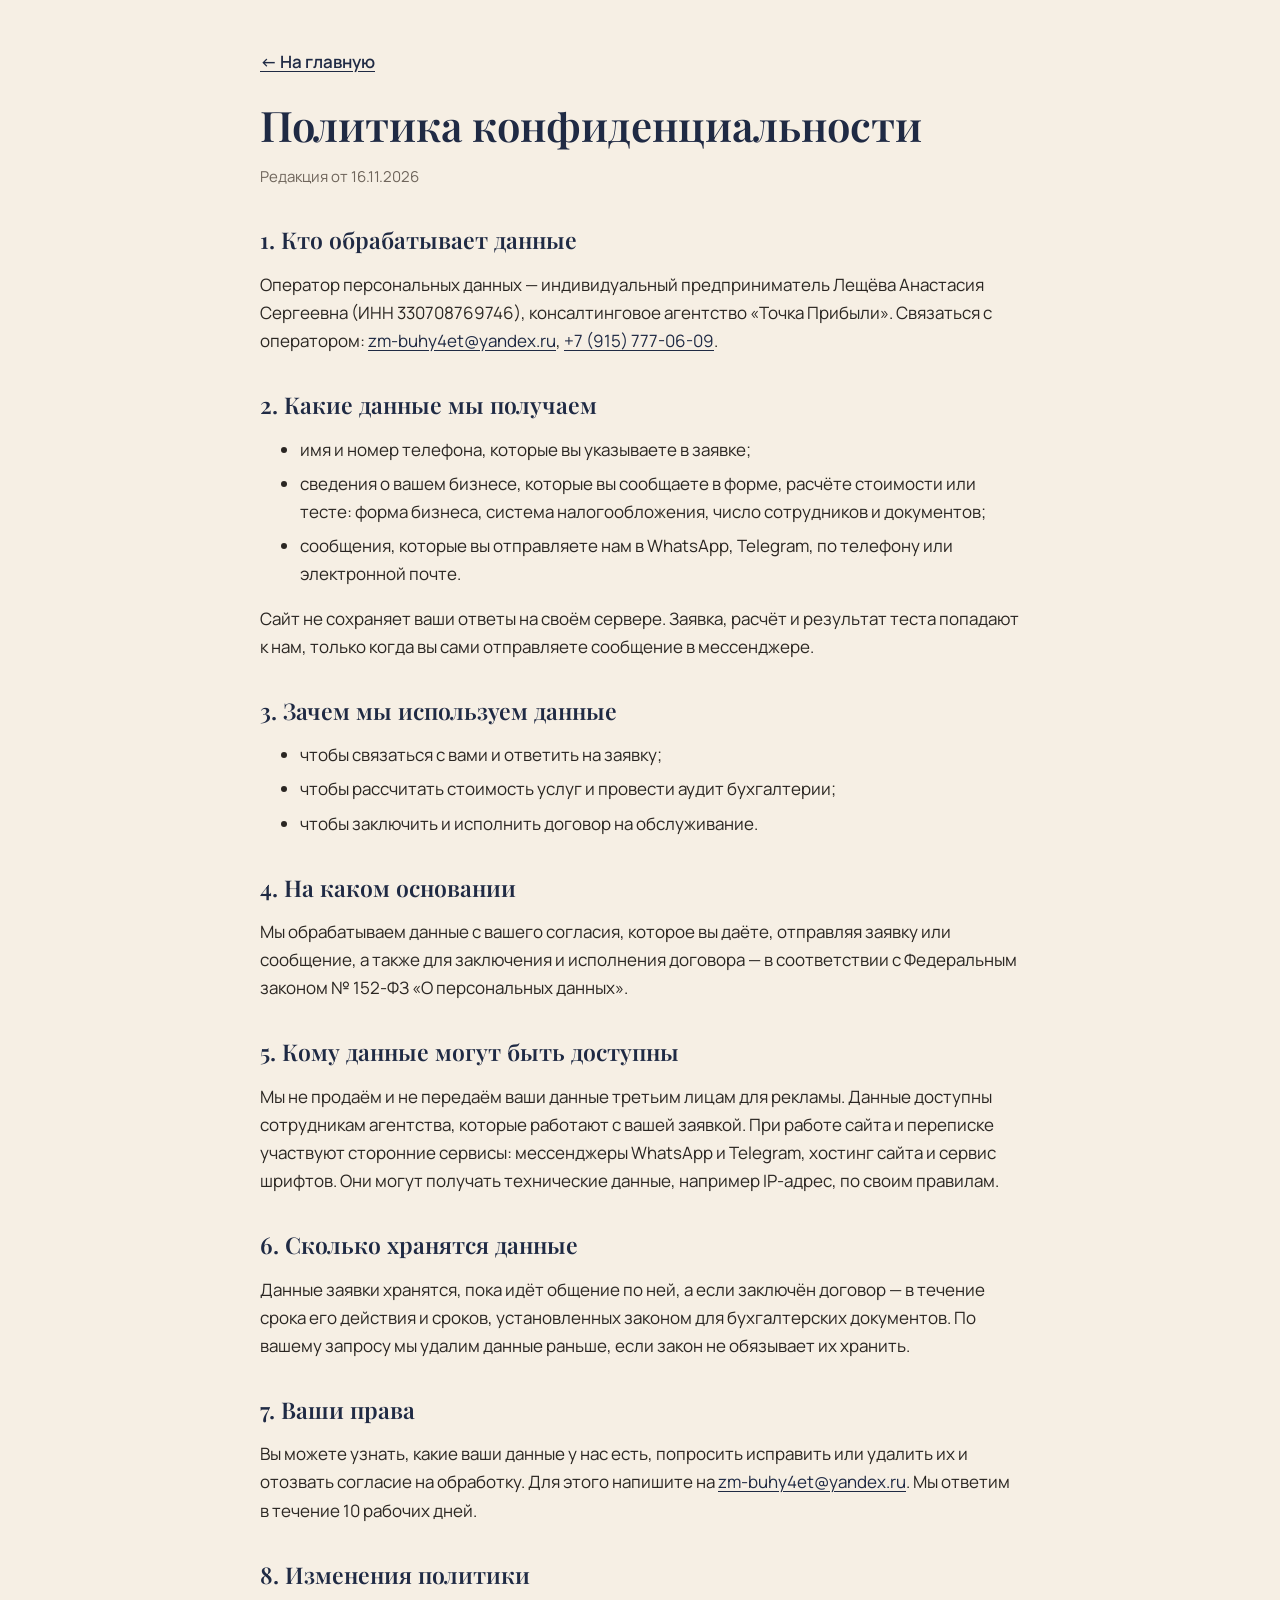
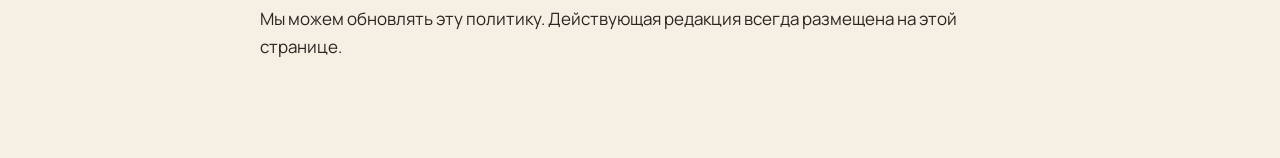
==== privacy.html @ 6877030a "Калькулятор по формуле, политика конфиденциальности, превью ссылки Co-Authored-By: Claude Fable 5.2 " ====
<!doctype html>
<html lang="ru">
<head>
<meta charset="utf-8">
<meta name="viewport" content="width=device-width, initial-scale=1">
<title>Политика конфиденциальности — Точка Прибыли</title>
<link rel="icon" href="logo-mark.svg" type="image/svg+xml">
<link rel="preconnect" href="https://fonts.googleapis.com">
<link rel="preconnect" href="https://fonts.gstatic.com" crossorigin>
<link href="https://fonts.googleapis.com/css2?family=Manrope:wght@400;600&family=Playfair+Display:wght@600&display=swap" rel="stylesheet">
<style>
  body { margin: 0; background: #f6efe4; color: #2a2622; font: 400 17px/1.65 Manrope, 'Helvetica Neue', Arial, sans-serif; }
  main { max-width: 760px; margin: 0 auto; padding: 48px 20px 80px; }
  h1, h2 { font-family: 'Playfair Display', Georgia, serif; font-weight: 600; color: #1f2a44; line-height: 1.2; }
  h1 { font-size: clamp(30px, 5vw, 42px); margin: 24px 0 8px; }
  h2 { font-size: 23px; margin: 36px 0 8px; }
  a { color: #1f2a44; text-underline-offset: 3px; }
  .back { font-weight: 600; }
  .date { color: #6f655b; font-size: 15px; }
  li { margin: 6px 0; }
</style>
</head>
<body>
<main>
  <a class="back" href="./">← На главную</a>
  <h1>Политика конфиденциальности</h1>
  <p class="date">Редакция от 16.11.2026</p>

  <h2>1. Кто обрабатывает данные</h2>
  <p>Оператор персональных данных — индивидуальный предприниматель Лещёва Анастасия Сергеевна (ИНН 330708769746), консалтинговое агентство «Точка Прибыли». Связаться с оператором: <a href="mailto:zm-buhy4et@yandex.ru">zm-buhy4et@yandex.ru</a>, <a href="tel:+79157770609">+7 (915) 777-06-09</a>.</p>

  <h2>2. Какие данные мы получаем</h2>
  <ul>
    <li>имя и номер телефона, которые вы указываете в заявке;</li>
    <li>сведения о вашем бизнесе, которые вы сообщаете в форме, расчёте стоимости или тесте: форма бизнеса, система налогообложения, число сотрудников и документов;</li>
    <li>сообщения, которые вы отправляете нам в WhatsApp, Telegram, по телефону или электронной почте.</li>
  </ul>
  <p>Сайт не сохраняет ваши ответы на своём сервере. Заявка, расчёт и результат теста попадают к нам, только когда вы сами отправляете сообщение в мессенджере.</p>

  <h2>3. Зачем мы используем данные</h2>
  <ul>
    <li>чтобы связаться с вами и ответить на заявку;</li>
    <li>чтобы рассчитать стоимость услуг и провести аудит бухгалтерии;</li>
    <li>чтобы заключить и исполнить договор на обслуживание.</li>
  </ul>

  <h2>4. На каком основании</h2>
  <p>Мы обрабатываем данные с вашего согласия, которое вы даёте, отправляя заявку или сообщение, а также для заключения и исполнения договора — в соответствии с Федеральным законом № 152-ФЗ «О персональных данных».</p>

  <h2>5. Кому данные могут быть доступны</h2>
  <p>Мы не продаём и не передаём ваши данные третьим лицам для рекламы. Данные доступны сотрудникам агентства, которые работают с вашей заявкой. При работе сайта и переписке участвуют сторонние сервисы: мессенджеры WhatsApp и Telegram, хостинг сайта и сервис шрифтов. Они могут получать технические данные, например IP-адрес, по своим правилам.</p>

  <h2>6. Сколько хранятся данные</h2>
  <p>Данные заявки хранятся, пока идёт общение по ней, а если заключён договор — в течение срока его действия и сроков, установленных законом для бухгалтерских документов. По вашему запросу мы удалим данные раньше, если закон не обязывает их хранить.</p>

  <h2>7. Ваши права</h2>
  <p>Вы можете узнать, какие ваши данные у нас есть, попросить исправить или удалить их и отозвать согласие на обработку. Для этого напишите на <a href="mailto:zm-buhy4et@yandex.ru">zm-buhy4et@yandex.ru</a>. Мы ответим в течение 10 рабочих дней.</p>

  <h2>8. Изменения политики</h2>
  <p>Мы можем обновлять эту политику. Действующая редакция всегда размещена на этой странице.</p>
</main>
</body>
</html>
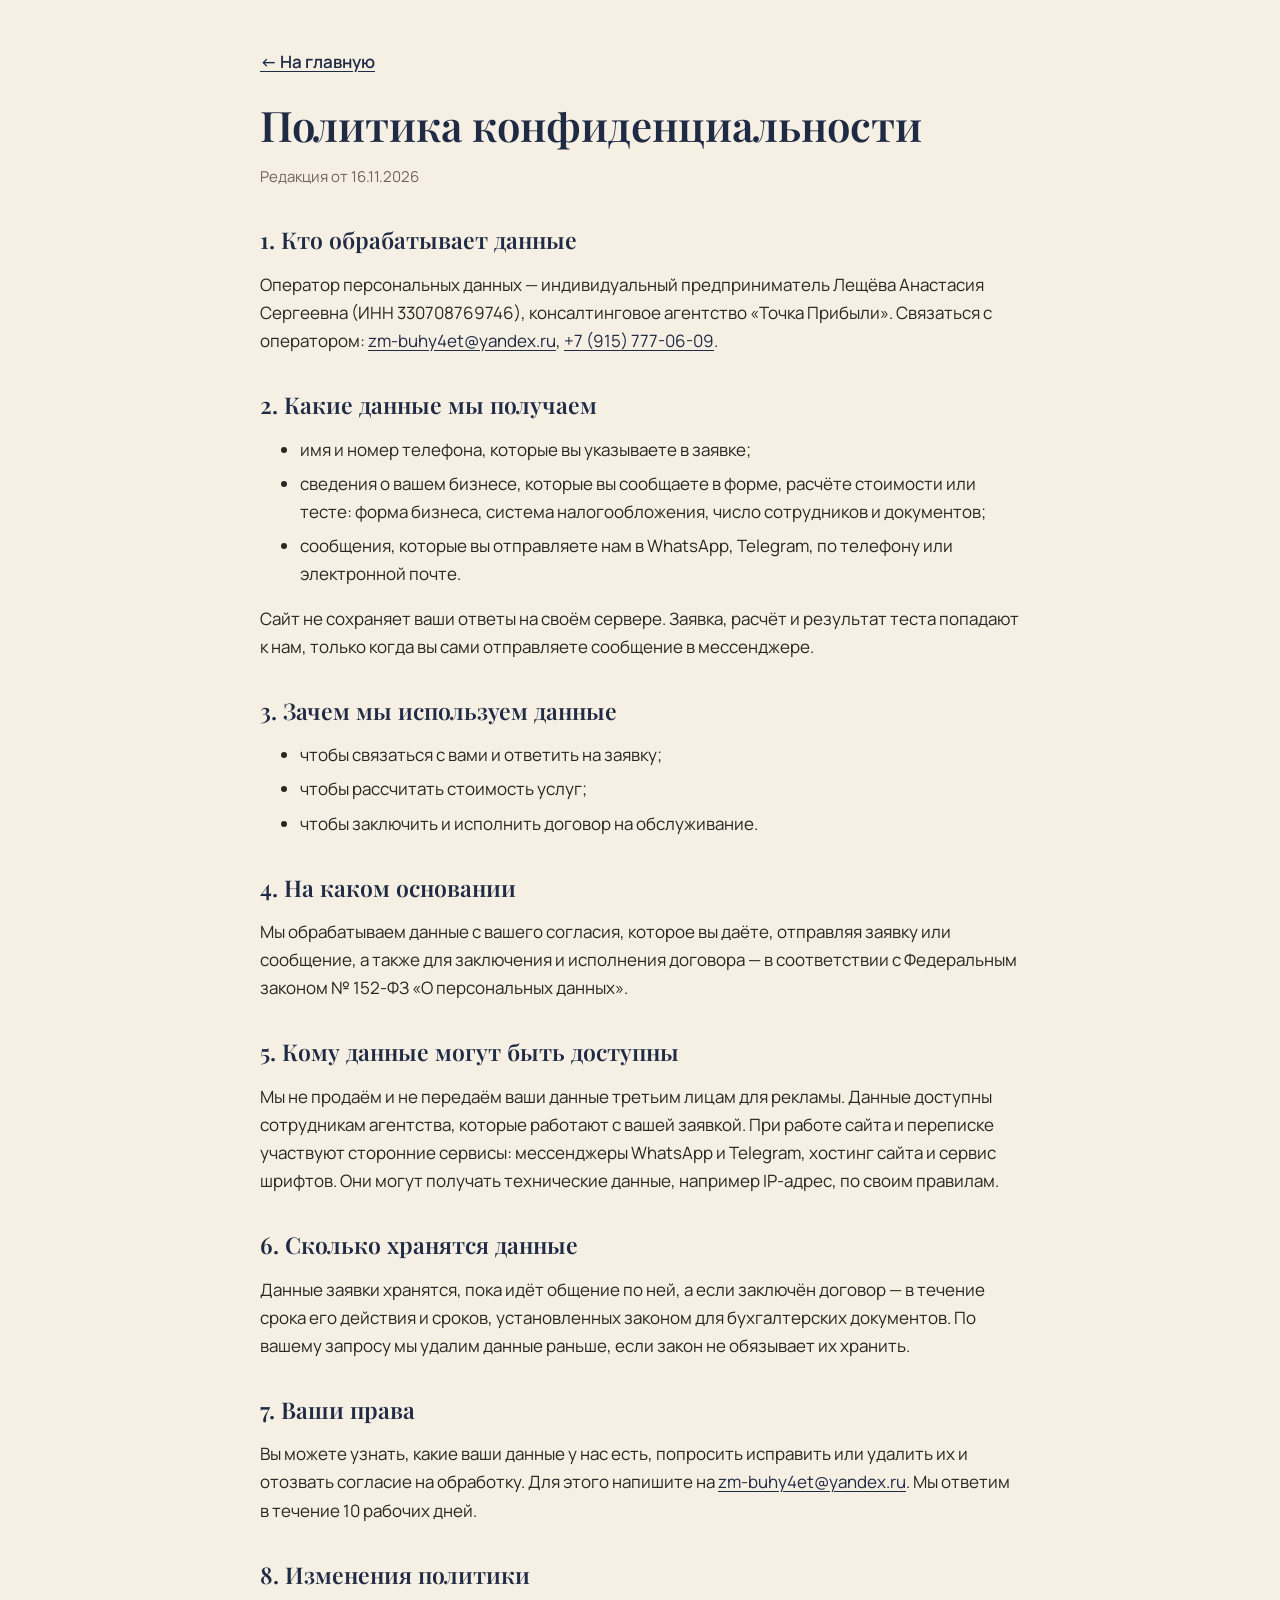
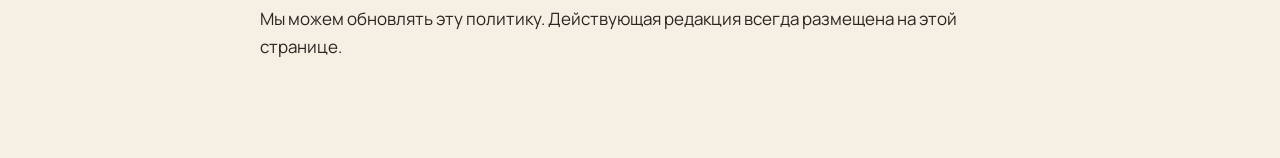
==== commit f9e387a9: "Макс первым, одинаковые фото, убран бесплатный аудит Co-Authored-By: Claude Fable 5.2 <noreply@anthr" ====
--- a/privacy.html
+++ b/privacy.html
@@ -40,7 +40,7 @@
   <h2>3. Зачем мы используем данные</h2>
   <ul>
     <li>чтобы связаться с вами и ответить на заявку;</li>
-    <li>чтобы рассчитать стоимость услуг и провести аудит бухгалтерии;</li>
+    <li>чтобы рассчитать стоимость услуг;</li>
     <li>чтобы заключить и исполнить договор на обслуживание.</li>
   </ul>
 
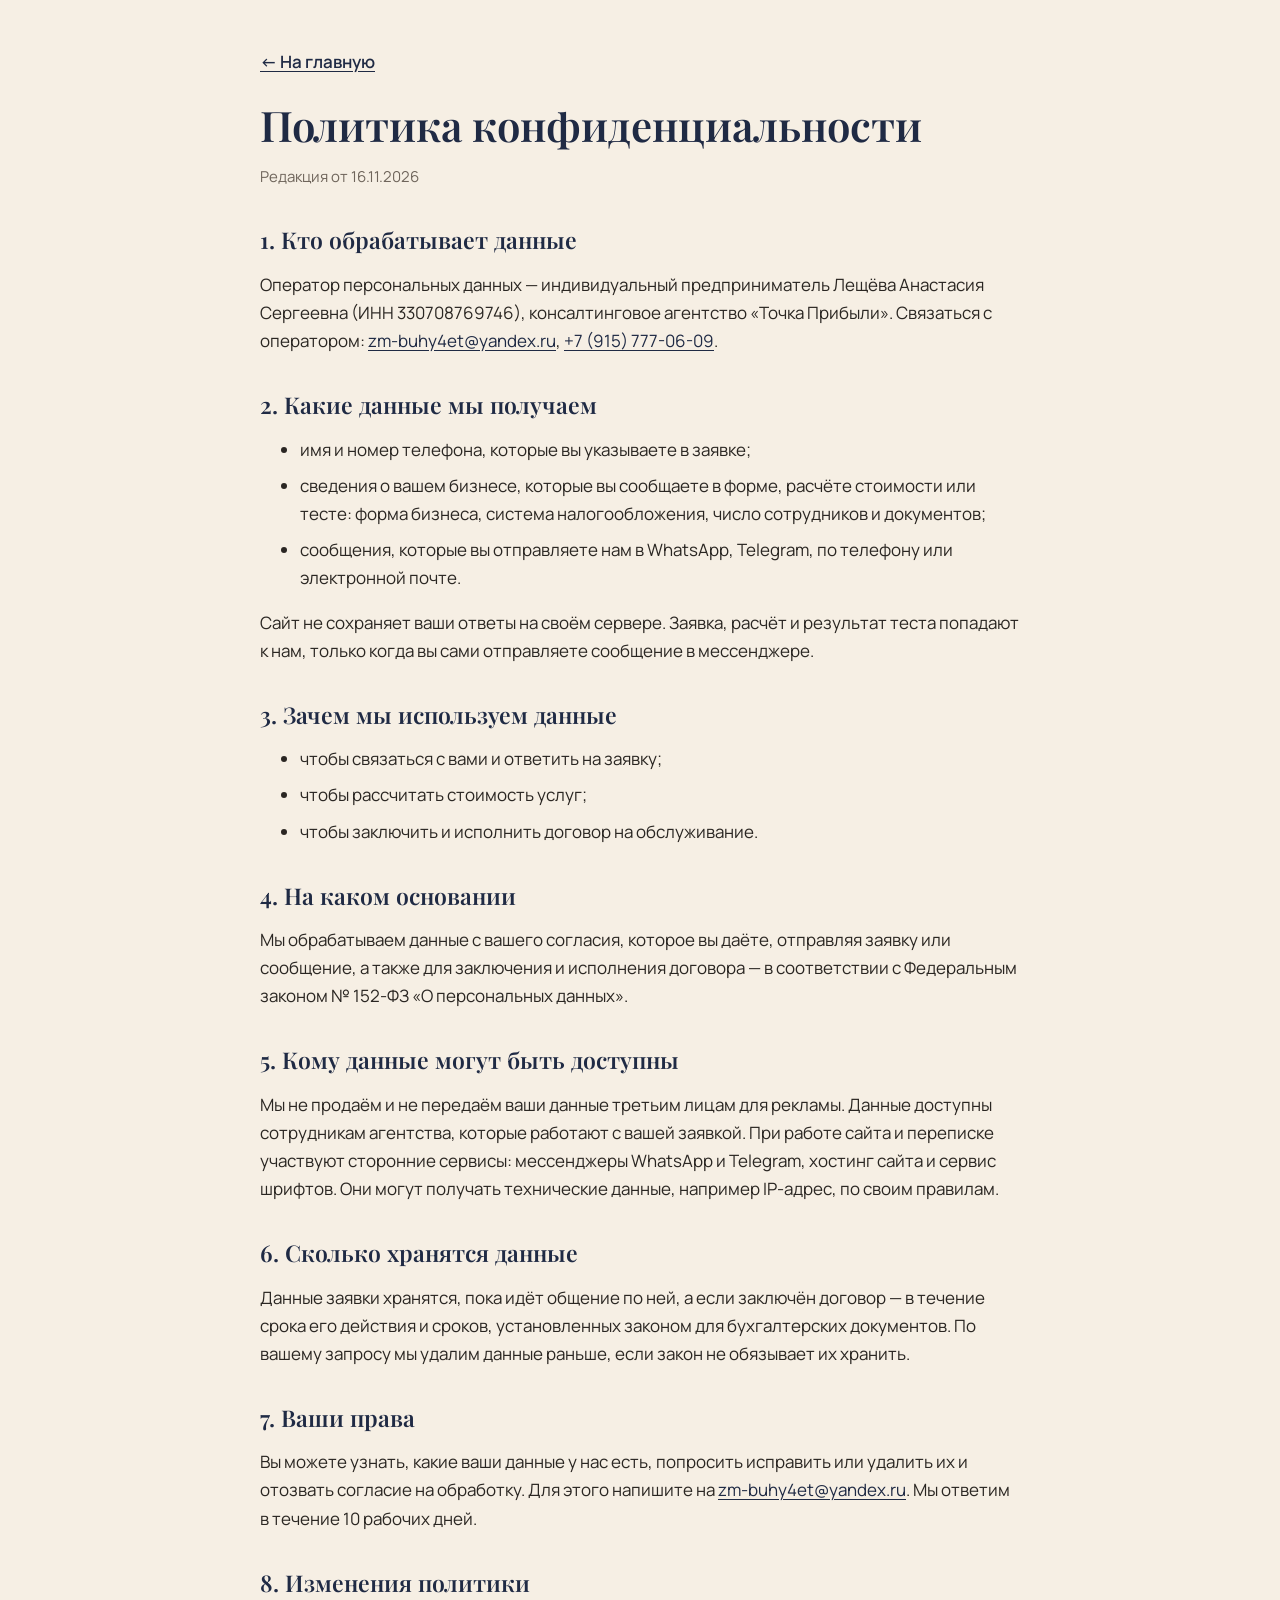
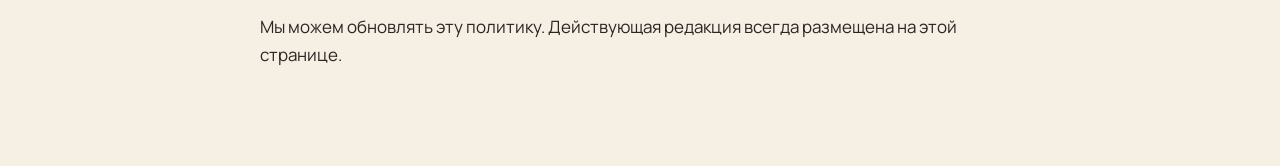
==== commit 815d0ec5: "Полировка по Hallmark: без надзаголовков и курсива, цвета в палитре Co-Authored-By: Claude Opus 5.5 " ====
--- a/privacy.html
+++ b/privacy.html
@@ -3,21 +3,36 @@
 <head>
 <meta charset="utf-8">
 <meta name="viewport" content="width=device-width, initial-scale=1">
-<title>Политика конфиденциальности — Точка Прибыли</title>
+<title>Политика конфиденциальности: Точка Прибыли</title>
+<meta name="description" content="Как агентство «Точка Прибыли» обрабатывает имя, телефон и сведения о бизнесе из заявок с сайта.">
 <link rel="icon" href="logo-mark.svg" type="image/svg+xml">
 <link rel="preconnect" href="https://fonts.googleapis.com">
 <link rel="preconnect" href="https://fonts.gstatic.com" crossorigin>
 <link href="https://fonts.googleapis.com/css2?family=Manrope:wght@400;600&family=Playfair+Display:wght@600&display=swap" rel="stylesheet">
 <style>
-  body { margin: 0; background: #f6efe4; color: #2a2622; font: 400 17px/1.65 Manrope, 'Helvetica Neue', Arial, sans-serif; }
+  /* Hallmark · v2.0.0 · audit → polish · genre: editorial · theme: own (warm photo palette, by request) · copy: verbatim (Russian legal text, the dash is standard punctuation) */
+  /* Hallmark · pre-emit critique: P4 H3 E4 S3 R4 V4 · weakest: S, a plain legal page; it carries the main page's tokens and type and nothing else */
+  :root {
+    --cream: #f6efe4;
+    --navy: #1f2a44;
+    --ink: #2a2622;
+    --muted: #6f655b;
+    --gold: #c9a24b;
+    --serif: 'Playfair Display', Georgia, serif;
+    --sans: Manrope, 'Helvetica Neue', Arial, sans-serif;
+  }
+  html { overflow-x: clip; }
+  body { margin: 0; background: var(--cream); color: var(--ink); font: 400 17px/1.65 var(--sans); overflow-x: clip; }
   main { max-width: 760px; margin: 0 auto; padding: 48px 20px 80px; }
-  h1, h2 { font-family: 'Playfair Display', Georgia, serif; font-weight: 600; color: #1f2a44; line-height: 1.2; }
+  h1, h2 { font-family: var(--serif); font-weight: 600; color: var(--navy); line-height: 1.2; text-wrap: balance; overflow-wrap: break-word; min-width: 0; }
   h1 { font-size: clamp(30px, 5vw, 42px); margin: 24px 0 8px; }
   h2 { font-size: 23px; margin: 36px 0 8px; }
-  a { color: #1f2a44; text-underline-offset: 3px; }
+  a { color: var(--navy); text-underline-offset: 3px; }
+  a:focus-visible { outline: 3px solid var(--gold); outline-offset: 3px; }
+  a:active { opacity: .7; }
   .back { font-weight: 600; }
-  .date { color: #6f655b; font-size: 15px; }
-  li { margin: 6px 0; }
+  .date { color: var(--muted); font-size: 15px; }
+  li { margin: 8px 0; }
 </style>
 </head>
 <body>
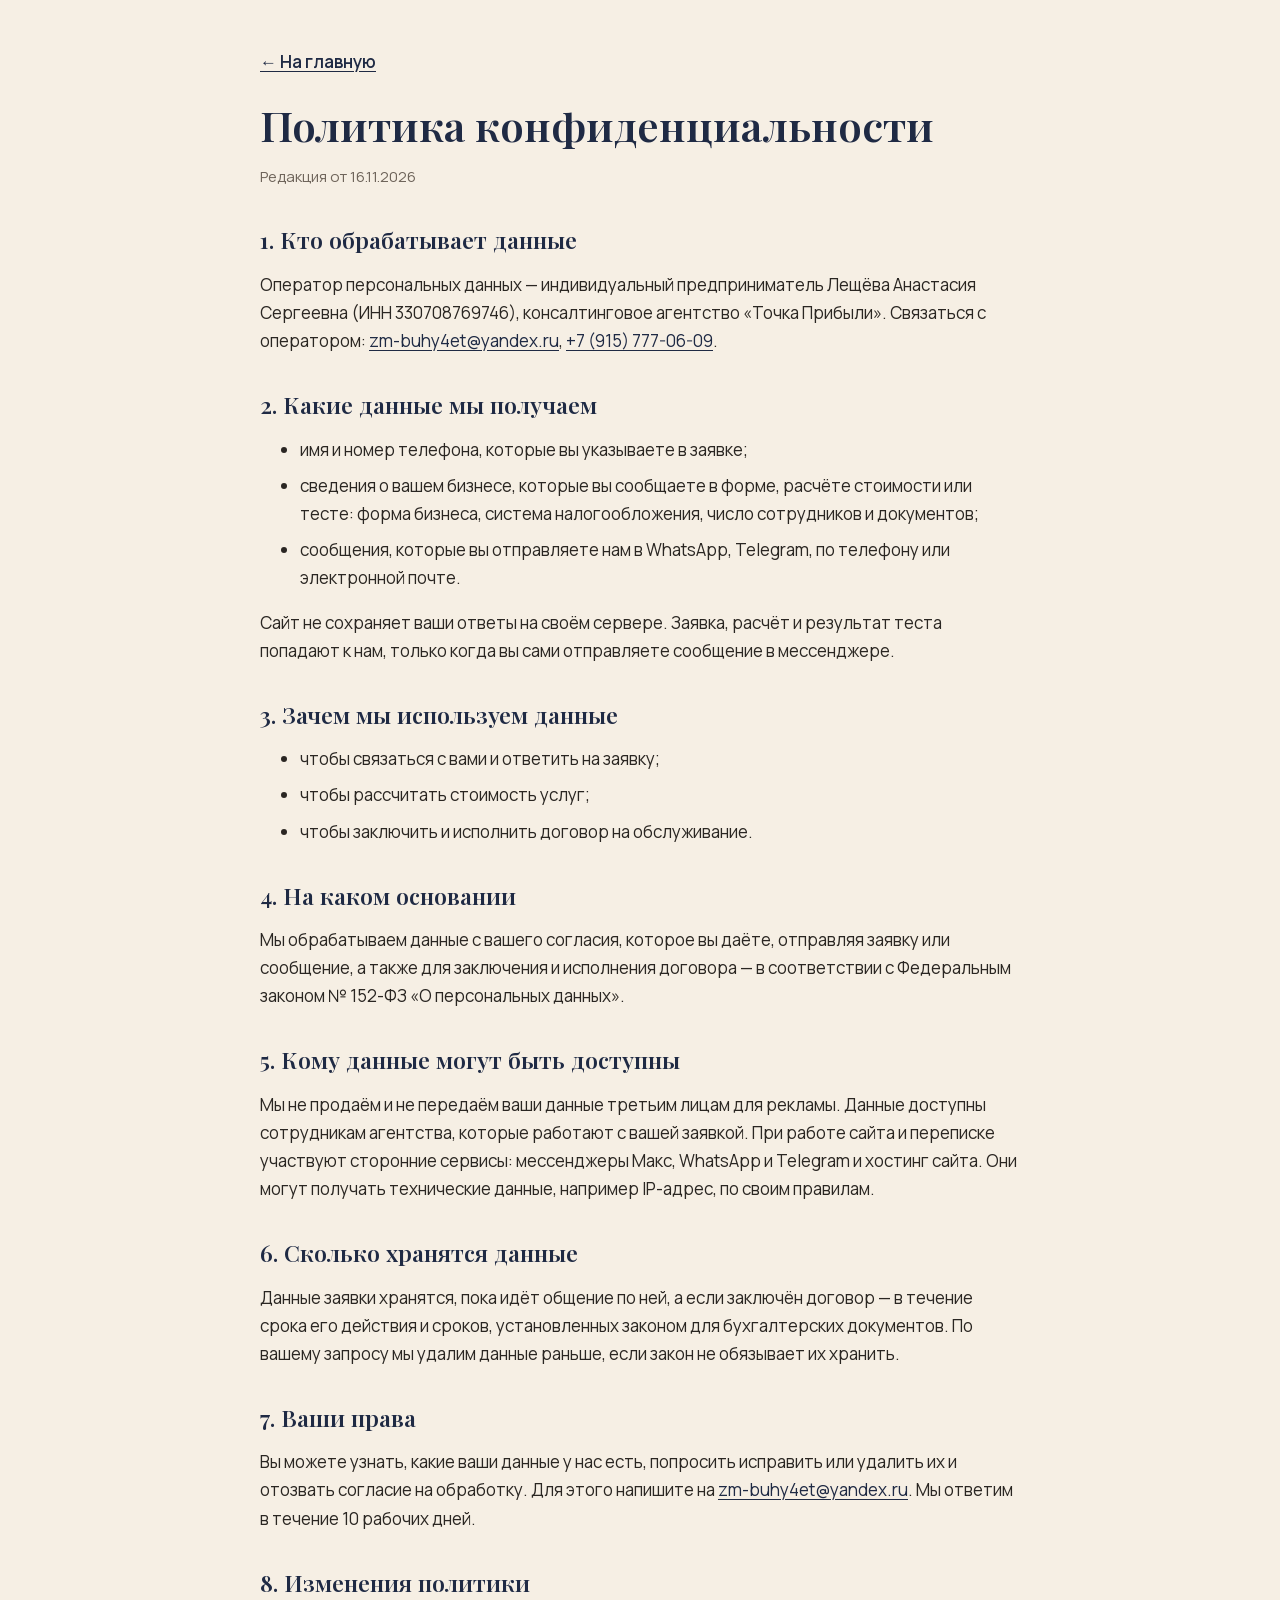
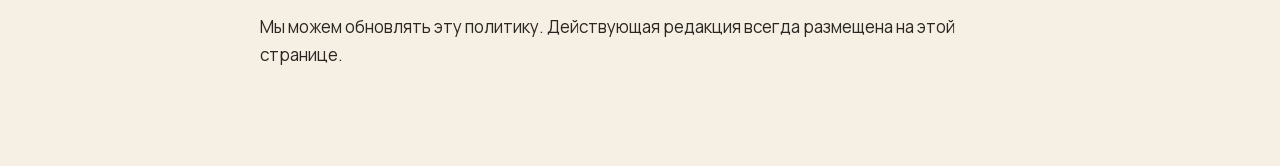
==== commit 7ea8185f: "Шрифты на самом сайте вместо Google Fonts Co-Authored-By: Claude Opus 5.5 <noreply@anthropic.com>" ====
--- a/privacy.html
+++ b/privacy.html
@@ -6,9 +6,7 @@
 <title>Политика конфиденциальности: Точка Прибыли</title>
 <meta name="description" content="Как агентство «Точка Прибыли» обрабатывает имя, телефон и сведения о бизнесе из заявок с сайта.">
 <link rel="icon" href="logo-mark.svg" type="image/svg+xml">
-<link rel="preconnect" href="https://fonts.googleapis.com">
-<link rel="preconnect" href="https://fonts.gstatic.com" crossorigin>
-<link href="https://fonts.googleapis.com/css2?family=Manrope:wght@400;600&family=Playfair+Display:wght@600&display=swap" rel="stylesheet">
+<link rel="stylesheet" href="fonts/fonts.css">
 <style>
   /* Hallmark · v2.0.0 · audit → polish · genre: editorial · theme: own (warm photo palette, by request) · copy: verbatim (Russian legal text, the dash is standard punctuation) */
   /* Hallmark · pre-emit critique: P4 H3 E4 S3 R4 V4 · weakest: S, a plain legal page; it carries the main page's tokens and type and nothing else */
@@ -63,7 +61,7 @@
   <p>Мы обрабатываем данные с вашего согласия, которое вы даёте, отправляя заявку или сообщение, а также для заключения и исполнения договора — в соответствии с Федеральным законом № 152-ФЗ «О персональных данных».</p>
 
   <h2>5. Кому данные могут быть доступны</h2>
-  <p>Мы не продаём и не передаём ваши данные третьим лицам для рекламы. Данные доступны сотрудникам агентства, которые работают с вашей заявкой. При работе сайта и переписке участвуют сторонние сервисы: мессенджеры WhatsApp и Telegram, хостинг сайта и сервис шрифтов. Они могут получать технические данные, например IP-адрес, по своим правилам.</p>
+  <p>Мы не продаём и не передаём ваши данные третьим лицам для рекламы. Данные доступны сотрудникам агентства, которые работают с вашей заявкой. При работе сайта и переписке участвуют сторонние сервисы: мессенджеры Макс, WhatsApp и Telegram и хостинг сайта. Они могут получать технические данные, например IP-адрес, по своим правилам.</p>
 
   <h2>6. Сколько хранятся данные</h2>
   <p>Данные заявки хранятся, пока идёт общение по ней, а если заключён договор — в течение срока его действия и сроков, установленных законом для бухгалтерских документов. По вашему запросу мы удалим данные раньше, если закон не обязывает их хранить.</p>
--- a/fonts/fonts.css
+++ b/fonts/fonts.css
@@ -0,0 +1,7 @@
+/* Шрифты лежат на самом сайте, чтобы IP посетителей не уходили в Google. Лицензия OFL — файлы OFL-*.txt рядом */
+@font-face { font-family: 'Manrope'; font-style: normal; font-weight: 400 700; font-display: swap; src: url(manrope-cyrillic.woff2) format('woff2'); unicode-range: U+0301, U+0400-045F, U+0490-0491, U+04B0-04B1, U+2116; }
+@font-face { font-family: 'Manrope'; font-style: normal; font-weight: 400 700; font-display: swap; src: url(manrope-latin.woff2) format('woff2'); unicode-range: U+0000-00FF, U+0131, U+0152-0153, U+02BB-02BC, U+02C6, U+02DA, U+02DC, U+0304, U+0308, U+0329, U+2000-206F, U+20AC, U+2122, U+2191, U+2193, U+2212, U+2215, U+FEFF, U+FFFD; }
+@font-face { font-family: 'Playfair Display'; font-style: normal; font-weight: 500 600; font-display: swap; src: url(playfair-cyrillic.woff2) format('woff2'); unicode-range: U+0301, U+0400-045F, U+0490-0491, U+04B0-04B1, U+2116; }
+@font-face { font-family: 'Playfair Display'; font-style: normal; font-weight: 500 600; font-display: swap; src: url(playfair-latin.woff2) format('woff2'); unicode-range: U+0000-00FF, U+0131, U+0152-0153, U+02BB-02BC, U+02C6, U+02DA, U+02DC, U+0304, U+0308, U+0329, U+2000-206F, U+20AC, U+2122, U+2191, U+2193, U+2212, U+2215, U+FEFF, U+FFFD; }
+@font-face { font-family: 'Playfair Display'; font-style: italic; font-weight: 500; font-display: swap; src: url(playfair-italic-cyrillic.woff2) format('woff2'); unicode-range: U+0301, U+0400-045F, U+0490-0491, U+04B0-04B1, U+2116; }
+@font-face { font-family: 'Playfair Display'; font-style: italic; font-weight: 500; font-display: swap; src: url(playfair-italic-latin.woff2) format('woff2'); unicode-range: U+0000-00FF, U+0131, U+0152-0153, U+02BB-02BC, U+02C6, U+02DA, U+02DC, U+0304, U+0308, U+0329, U+2000-206F, U+20AC, U+2122, U+2191, U+2193, U+2212, U+2215, U+FEFF, U+FFFD; }
